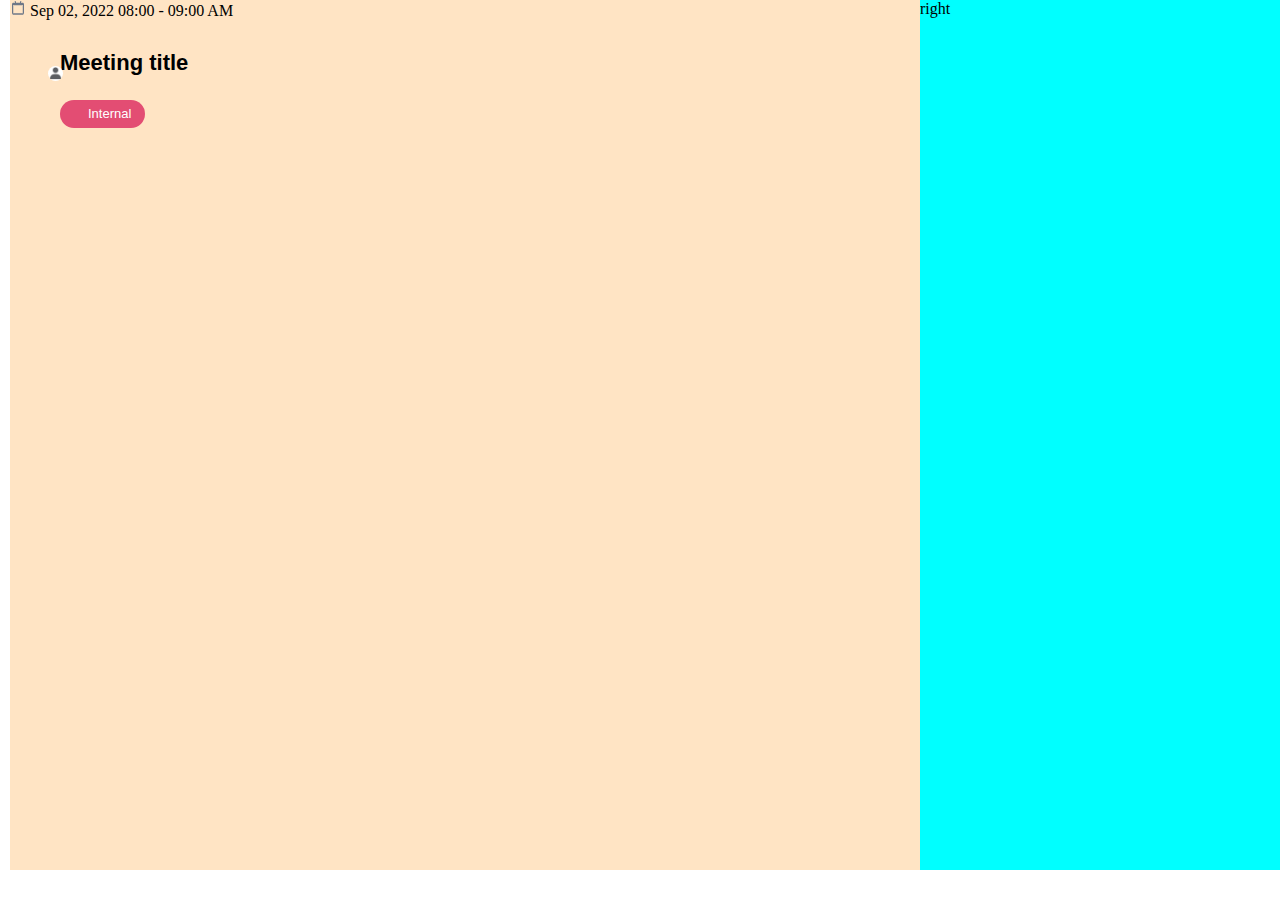
==== index.html @ 8d2cbc21 "Update Website LiveStream" ====
<!DOCTYPE html>
<html lang="en">

<head>
    <meta charset="UTF-8">
    <meta http-equiv="X-UA-Compatible" content="IE=edge">
    <meta name="viewport" content="width=device-width, initial-scale=1.0">
    <link rel="stylesheet" href="css/style.css">
    <title>Document</title>


</head>

<body>
    <div id="wrapper">
        <div id="container">
            <div id="left">
                <div id="left_above">
                    <img class="item" src="img/logo.png" alt="">
                    <img class="item" src="img/home.png" alt="">
                    <img class="item" src="img/chatting.png" alt="">
                    <img class="item" src="img/calender.png" alt="">
                    <img class="item" src="img/cam.png" alt="">
                    <img class="item" src="img/user.png" alt="">
                </div>

                <div id="below">
                    <img src="img/avatar.png" width="44" alt="">
                    <img id="setting" src="img/setting.png" width="44" alt="">
                </div>
            </div>
            <div id="center">
                <span>Meeting title</span>
                <div class="center-1">Internal
                    <img src="/img/user.png" alt="">
                </div>
                <div class="center-2"><img src="/img/calender_small.png" alt="">
                    <span>Sep 02, 2022</span>
                    <span>08:00 - 09:00 AM</span>
                </div>
            </div>
            <div id="right">right</div>

        </div>


    </div>

</body>

</html>
---- css/style.css ----
* {
    margin: 0;
    padding: 0;
    box-sizing: border-box;
}

#wrapper {
    display: flex;
    justify-content: center;
}

#container {
    display: flex;
    justify-content: space-between;
    width: 1440px;
}

#center {
    position: relative;
    width: 910px;
    background-color: bisque;
}

#right {
    width: 440px;
    background-color: aqua;
}

#left {
    width: 90px;
    height: 870px;
    display: flex;
    flex-direction: column;
    justify-content: space-between;
}

#left_above {
    width: 100%;
    display: flex;
    flex-direction: column;
    align-items: center;
}

#below {
    display: flex;
    flex-direction: column;
    align-items: center;
    justify-content: center;
}

.item {
    margin-top: 50px;
}

.item :first-child {
    width: 10px;
}

#setting {
    margin-top: 36px;
}

#center span:first-child {
    position: absolute;
    margin-top: 50px;
    font-size: 22px;
    font-family: Arial, Helvetica, sans-serif;
    font-weight: 600;
    opacity: 2;
    margin-left: 50px;
}

.center-1 {
    position: absolute;
    background-color: #E34D73;
    width: 85px;
    height: 28px;
    margin-top: 100px;
    margin-left: 50px;
    text-align: center;
    padding: 6px 28px;
    border-radius: 20px;
    color: #ffffff;
    font-weight: 100;
    font-size: 13px;
    font-family: Arial, Helvetica, sans-serif;
}

.center-1 img {
    position: absolute;
    margin-left: -55px;
    margin-top: -55px;
    width: 15px;
    height: 15px;
    border-radius: 30px;
    background-color: #ffffff;
}
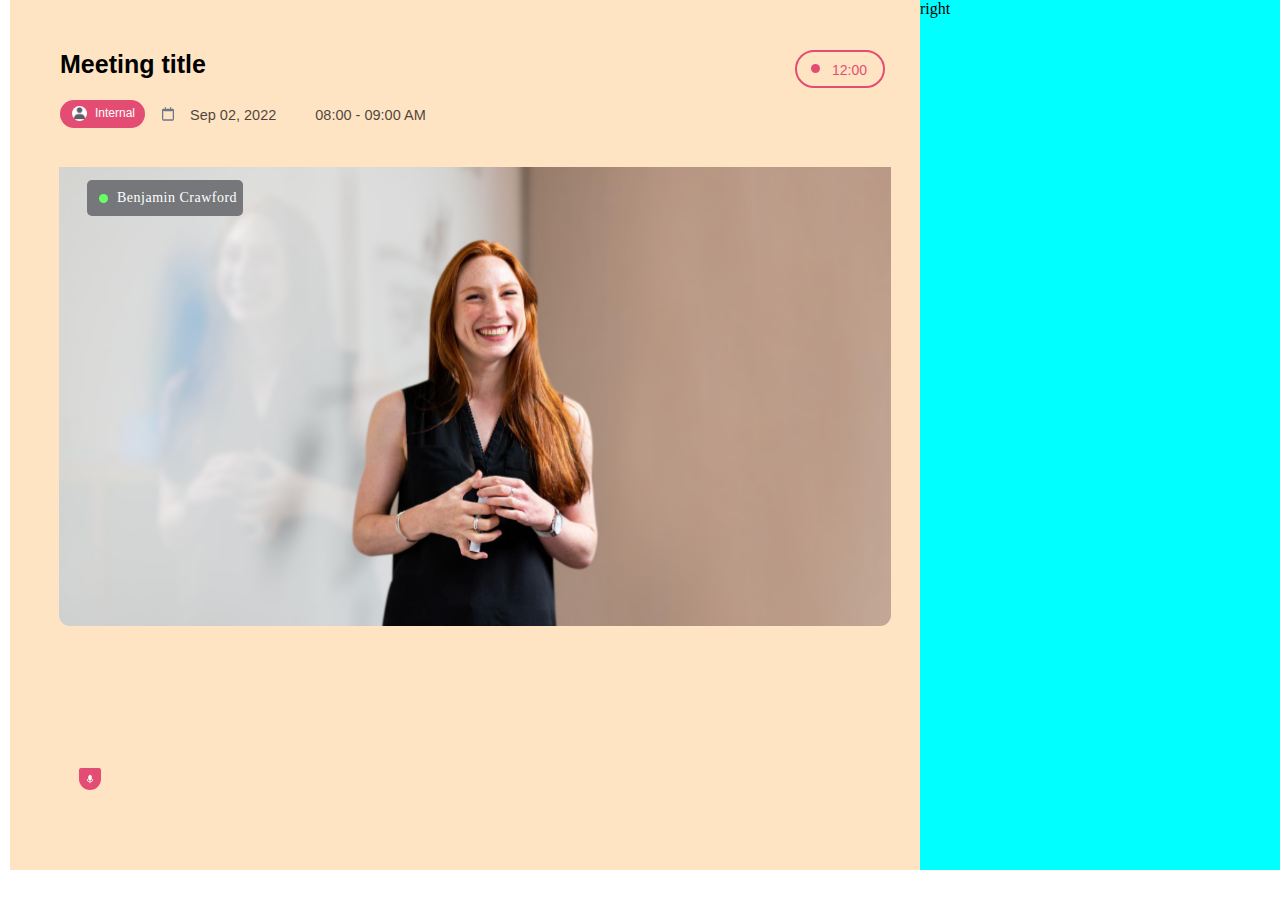
==== commit b36f8ed5: "Update ảnh center website" ====
--- a/index.html
+++ b/index.html
@@ -6,7 +6,7 @@
     <meta http-equiv="X-UA-Compatible" content="IE=edge">
     <meta name="viewport" content="width=device-width, initial-scale=1.0">
     <link rel="stylesheet" href="css/style.css">
-    <title>Document</title>
+    <title>Meeting LiveStream</title>
 
 
 </head>
@@ -16,7 +16,7 @@
         <div id="container">
             <div id="left">
                 <div id="left_above">
-                    <img class="item" src="img/logo.png" alt="">
+                    <img class="item1" src="img/logo.png" alt="">
                     <img class="item" src="img/home.png" alt="">
                     <img class="item" src="img/chatting.png" alt="">
                     <img class="item" src="img/calender.png" alt="">
@@ -30,13 +30,34 @@
                 </div>
             </div>
             <div id="center">
-                <span>Meeting title</span>
-                <div class="center-1">Internal
+                <div class="title">
+                    <span>Meeting title</span>
+                    <div class="center-0">
+                        <div class="cham_do"></div>
+                        <p>12:00</p>
+                    </div>
+                </div>
+
+                <div class="center-1">
+                    <span>Internal</span>
                     <img src="/img/user.png" alt="">
                 </div>
-                <div class="center-2"><img src="/img/calender_small.png" alt="">
+                <div class="center-2">
+                    <img src="/img/calender_small.png" alt="">
+                </div>
+                <div class="center-3">
                     <span>Sep 02, 2022</span>
                     <span>08:00 - 09:00 AM</span>
+                </div>
+                <div class="people-live">
+                    <div class="img-giua">
+                        <img src="img/img_big.png" alt="">
+                        <div class="user-name">Benjamin Crawford</div>
+                        <div class="cham_xanh"></div>
+                        <div class="mic">
+                            <img src="img/mic_color.png" alt="">
+                        </div>
+                    </div>
                 </div>
             </div>
             <div id="right">right</div>
--- a/css/style.css
+++ b/css/style.css
@@ -52,22 +52,60 @@
     margin-top: 50px;
 }
 
-.item :first-child {
-    width: 10px;
+.item1 {
+    margin-top: 35px;
+    width: 50px;
 }
 
 #setting {
     margin-top: 36px;
 }
 
-#center span:first-child {
-    position: absolute;
+#center {
+    position: relative;
+    display: flex;
+    flex-direction: column;
+
+}
+
+.title {
+    position: relative;
+    display: flex;
+    justify-content: space-between;
+}
+
+.title span {
     margin-top: 50px;
-    font-size: 22px;
+    font-size: 25px;
     font-family: Arial, Helvetica, sans-serif;
     font-weight: 600;
     opacity: 2;
     margin-left: 50px;
+}
+
+.title p {
+    margin-top: 50px;
+    width: 90px;
+    height: 38px;
+    font-size: 14px;
+    font-family: Arial, Helvetica, sans-serif;
+    font-weight: 200;
+    opacity: 2;
+    margin-right: 35px;
+    color: #E34D73;
+    border: 2px solid #E34D73;
+    padding: 10px 10px 10px 35px;
+    border-radius: 20px;
+}
+
+.cham_do {
+    position: absolute;
+    width: 9px;
+    height: 9px;
+    border-radius: 50%;
+    background-color: #E34D73;
+    top: 73%;
+    right: 100px;
 }
 
 .center-1 {
@@ -78,20 +116,87 @@
     margin-top: 100px;
     margin-left: 50px;
     text-align: center;
-    padding: 6px 28px;
+    padding: 6px 35px;
     border-radius: 20px;
     color: #ffffff;
     font-weight: 100;
-    font-size: 13px;
-    font-family: Arial, Helvetica, sans-serif;
+    font-size: 12px;
+    font-family: Arial, Helvetica, sans-serif;
+
 }
 
 .center-1 img {
     position: absolute;
-    margin-left: -55px;
-    margin-top: -55px;
+    margin-left: -31px;
+    margin-top: -14px;
     width: 15px;
     height: 15px;
     border-radius: 30px;
     background-color: #ffffff;
+}
+
+.center-2 {
+    position: absolute;
+    margin-left: 150px;
+    margin-top: 106px;
+}
+
+.center-3 {
+    position: absolute;
+    margin-left: 150px;
+    margin-top: 106px;
+}
+
+
+.center-3 span {
+    margin-left: 30px;
+    font-family: Arial, Helvetica, sans-serif;
+    opacity: 0.7;
+    font-size: 14.5px;
+}
+
+.center-3 span:nth-child(2) {
+    margin-left: 35px;
+}
+
+.people-live img {
+    margin-top: 40px;
+    margin-left: 10px;
+    width: 100%;
+    height: 100%;
+    object-fit: cover;
+    padding: 39px;
+    border-radius: 0 0 50px 50px;
+}
+
+.cham_xanh {
+    position: absolute;
+    width: 9px;
+    height: 9px;
+    border-radius: 50%;
+    background-color: rgb(102, 255, 102);
+    top: 22.3%;
+    left: 89px;
+}
+
+.mic img {
+    position: relative;
+    width: 100px;
+    height: 100px;
+    object-fit: cover;
+    top: 20px;
+    left: 20px;
+}
+
+.user-name {
+    padding: 10px 6px 10px 30px;
+    background-color: #76777A;
+    color: #fff;
+    display: inline-block;
+    position: absolute;
+    top: 180px;
+    left: 77px;
+    border-radius: 5px;
+    font-size: 14px;
+    letter-spacing: 0.5px;
 }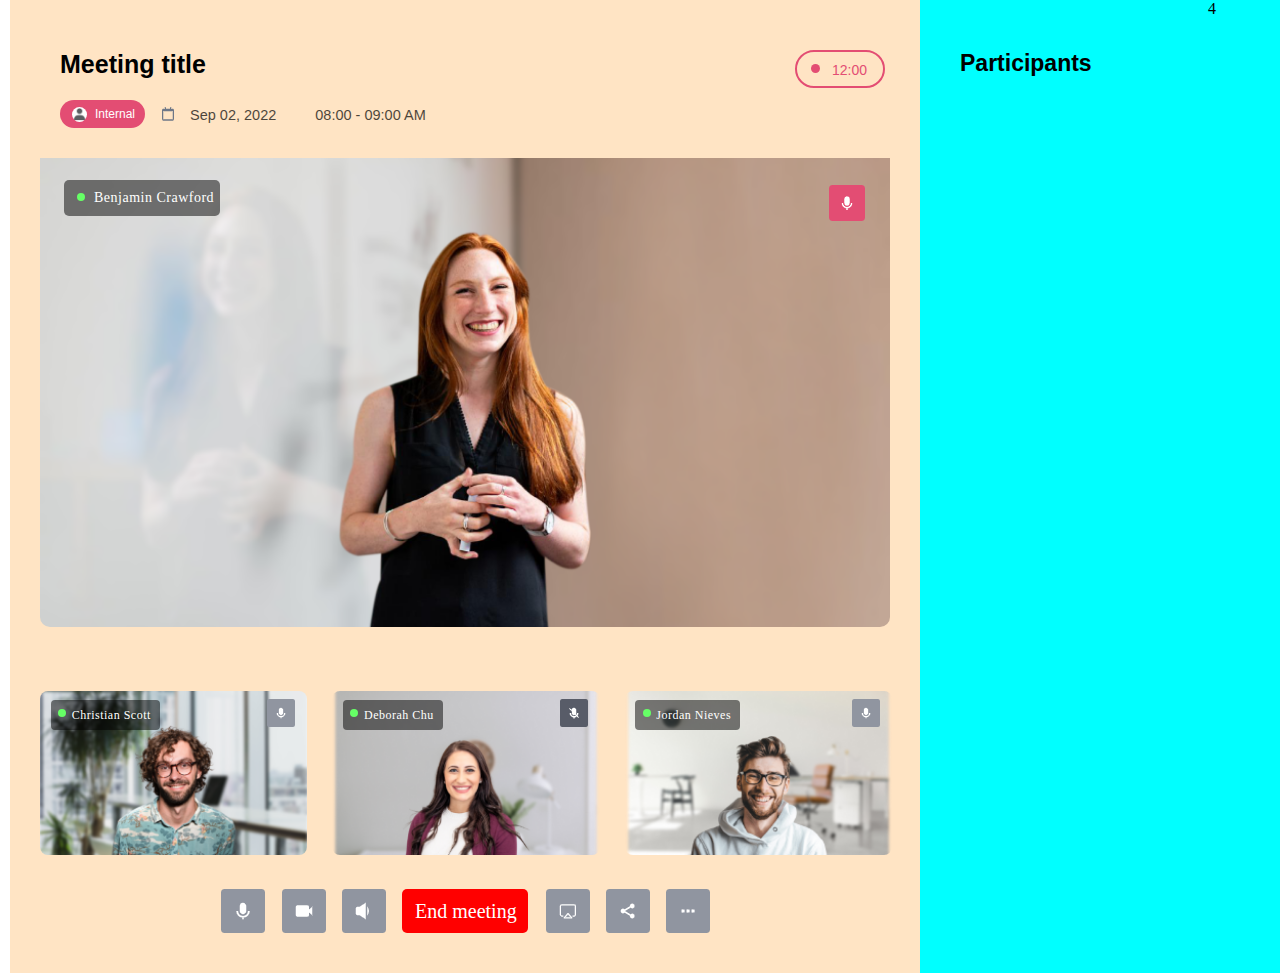
==== commit c5dc02bc: "update center website" ====
--- a/index.html
+++ b/index.html
@@ -52,15 +52,74 @@
                 <div class="people-live">
                     <div class="img-giua">
                         <img src="img/img_big.png" alt="">
+                    </div>
+                </div>
+                <div class="thong-tin">
+                    <div class="thongtin-1">
                         <div class="user-name">Benjamin Crawford</div>
                         <div class="cham_xanh"></div>
-                        <div class="mic">
-                            <img src="img/mic_color.png" alt="">
+                    </div>
+                    <div class="mic">
+                        <img src="img/mic_color.png" alt="">
+                    </div>
+                </div>
+                <div class="participants">
+                    <div class="participant">
+                        <div class="img-part"><img src="img/img2.png" alt=""></div>
+                        <div class="thong-tin2">
+                            <div class="user-name-1">Christian Scott</div>
+                            <div class="cham-1"></div>
+                        </div>
+                        <div class="mic-1">
+                            <img width="28px" height="28px" src="img/mic_grey_color.png" alt="">
                         </div>
                     </div>
+                    <div class="participant">
+                        <div class="img-part"><img src="img/img1.png" alt=""></div>
+                        <div class="thong-tin2">
+                            <div class="user-name-1">Deborah Chu</div>
+                            <div class="cham-1"></div>
+                        </div>
+                        <div class="mic-1">
+                            <img width="28px" height="28px" src="img/mic_gach.png" alt="">
+                        </div>
+                    </div>
+                    <div class="participant">
+                        <div class="img-part"><img src="img/img.png" alt=""></div>
+                        <div class="thong-tin2">
+                            <div class="user-name-1">Jordan Nieves</div>
+                            <div class="cham-1"></div>
+                        </div>
+                        <div class="mic-1">
+                            <img width="28px" height="28px" src="img/mic_grey_color.png" alt="">
+                        </div>
+                    </div>
+
                 </div>
+                <div class="center-end">
+                    <div class="img-mic"><img src="img/mic_grey_color.png" alt=""></div>
+                    <div class="img-cam"><img src="img/cam_color.png" alt=""></div>
+                    <div class="img-loa"><img src="img/speaker_grey_color.png" alt=""></div>
+                    <div class="btn-red">End meeting</div>
+                    <div class="img-share"><img src="img/Button 2179.png" alt=""></div>
+                    <div class="img-share"><img src="img/share.png" alt=""></div>
+                    <div class="img-selector"><img src="img/3cham.png" alt=""></div>
+                    <br><br>
+                </div>
+
             </div>
-            <div id="right">right</div>
+            <div id="right">
+                <div class="par-right">
+                    <span>Participants</span>
+                    <p>4</p>
+                    <div class="btn-add">
+                        <p>+</p>
+                        <p>Add</p>
+                    </div>
+
+                </div>
+
+            </div>
 
         </div>
 
--- a/css/style.css
+++ b/css/style.css
@@ -12,7 +12,7 @@
 #container {
     display: flex;
     justify-content: space-between;
-    width: 1440px;
+    /* width: 1440px; */
 }
 
 #center {
@@ -116,7 +116,7 @@
     margin-top: 100px;
     margin-left: 50px;
     text-align: center;
-    padding: 6px 35px;
+    padding: 7px 35px;
     border-radius: 20px;
     color: #ffffff;
     font-weight: 100;
@@ -161,42 +161,132 @@
 
 .people-live img {
     margin-top: 40px;
-    margin-left: 10px;
+    /* margin-left: 10px; */
     width: 100%;
     height: 100%;
     object-fit: cover;
-    padding: 39px;
-    border-radius: 0 0 50px 50px;
+    padding: 30px;
+    border-radius: 0 0 40px 40px;
 }
 
 .cham_xanh {
-    position: absolute;
-    width: 9px;
-    height: 9px;
+    display: flex;
+    justify-content: space-around;
+    position: absolute;
+    width: 8px;
+    height: 8px;
     border-radius: 50%;
     background-color: rgb(102, 255, 102);
-    top: 22.3%;
-    left: 89px;
+    margin-top: -51.4%;
+    margin-left: 7.4%;
+}
+
+.img {
+    position: relative;
 }
 
 .mic img {
-    position: relative;
-    width: 100px;
-    height: 100px;
+    position: absolute;
     object-fit: cover;
-    top: 20px;
-    left: 20px;
+    top: 19%;
+    right: 55px;
 }
 
 .user-name {
+    display: flex;
     padding: 10px 6px 10px 30px;
-    background-color: #76777A;
-    color: #fff;
-    display: inline-block;
+    background-color: rgba(0, 0, 0, 0.5);
+    color: #ffffff;
     position: absolute;
     top: 180px;
-    left: 77px;
+    left: 54px;
     border-radius: 5px;
     font-size: 14px;
     letter-spacing: 0.5px;
+}
+
+.thong-tin {
+    display: flex;
+    justify-content: space-between;
+}
+
+.participants {
+    display: grid;
+    grid-template-columns: 267.3px 267.3px 267.3px;
+    grid-column-gap: 25px;
+    padding: 30px;
+    position: relative;
+}
+
+.user-name-1 {
+    padding: 8px 9px 7px 21px;
+    background-color: rgba(0, 0, 0, 0.5);
+    color: #ffffff;
+    margin-top: -59.5%;
+    margin-left: 4%;
+    position: absolute;
+    border-radius: 4px;
+    font-size: 12px;
+    letter-spacing: 0.5px;
+    opacity: 1.5;
+}
+
+.cham-1 {
+    position: absolute;
+    width: 8px;
+    height: 8px;
+    margin-left: 6.8%;
+    margin-top: -56%;
+    border-radius: 50%;
+    background-color: rgb(102, 255, 102);
+}
+
+.img-part img {
+    width: 100%;
+    height: 100%;
+    object-fit: cover;
+    border-radius: 8px;
+
+}
+
+.participant {
+    position: relative;
+}
+
+.mic-1 img {
+    position: absolute;
+    right: 12px;
+    top: 5%;
+}
+
+.center-end {
+    display: grid;
+    grid-template-columns: 42.2px 42.2px 42.2px 126px 42.2px 42.2px 42.2px;
+    grid-column-gap: 18px;
+    justify-content: center;
+}
+
+.btn-red {
+    width: 126px;
+    height: 44px;
+    color: #ffffff;
+    background-color: red;
+    font-size: 20px;
+    padding: 11px 9px 11px 13px;
+    border-radius: 5px;
+}
+
+.par-right {
+    display: flex;
+    justify-content: space-between;
+    position: relative;
+}
+
+.par-right span {
+    margin-top: 50px;
+    font-size: 23px;
+    font-family: Arial, Helvetica, sans-serif;
+    font-weight: 600;
+    opacity: 2;
+    margin-left: 40px;
 }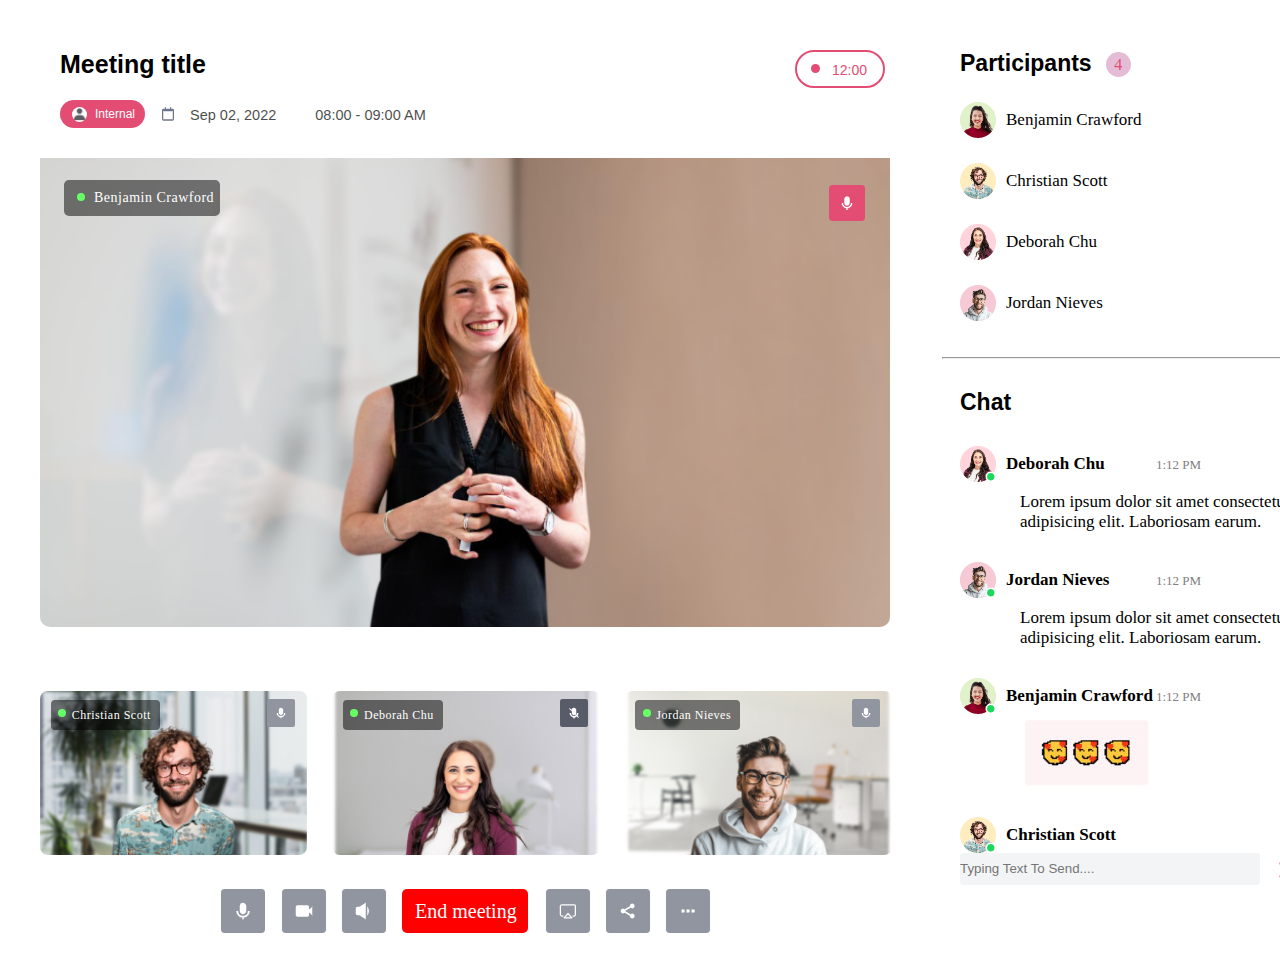
==== commit 6e5a49d5: "Hoàn thành Website Live Meeting" ====
--- a/index.html
+++ b/index.html
@@ -6,6 +6,9 @@
     <meta http-equiv="X-UA-Compatible" content="IE=edge">
     <meta name="viewport" content="width=device-width, initial-scale=1.0">
     <link rel="stylesheet" href="css/style.css">
+    <link rel="stylesheet" href="https://cdnjs.cloudflare.com/ajax/libs/font-awesome/6.3.0/css/all.min.css"
+        integrity="sha512-SzlrxWUlpfuzQ+pcUCosxcglQRNAq/DZjVsC0lE40xsADsfeQoEypE+enwcOiGjk/bSuGGKHEyjSoQ1zVisanQ=="
+        crossorigin="anonymous" referrerpolicy="no-referrer" />
     <title>Meeting LiveStream</title>
 
 
@@ -111,14 +114,112 @@
             <div id="right">
                 <div class="par-right">
                     <span>Participants</span>
-                    <p>4</p>
+                    <div class="count-part">4</div>
                     <div class="btn-add">
-                        <p>+</p>
-                        <p>Add</p>
-                    </div>
-
-                </div>
-
+                        <div class="add">
+                            <i class="fa-solid fa-plus icon2"></i>
+                        </div>
+                        <div class="add-text">
+                            <p>Add</p>
+                        </div>
+
+                    </div>
+
+                </div>
+                <div class="infor-part">
+                    <div class="infor-part-left">
+                        <img src="img/avatar 1322.png" alt="">
+                        <span class="username-part">Benjamin Crawford</span>
+                    </div>
+                    <div class="infor-part-right">
+                        <img src="img/mic1.png" alt="">
+                        <img src="img/cam_small.png" alt="">
+                        <img src="img/3cham_ngang.png" alt="">
+                    </div>
+                </div>
+                <div class="infor-part">
+                    <div class="infor-part-left">
+                        <img src="img/avatar 1323.png" alt="">
+                        <span class="username-part">Christian Scott</span>
+                    </div>
+                    <div class="infor-part-right">
+                        <img src="img/mic1.png" alt="">
+                        <img src="img/cam_small.png" alt="">
+                        <img src="img/3cham_ngang.png" alt="">
+                    </div>
+                </div>
+                <div class="infor-part">
+                    <div class="infor-part-left">
+                        <img src="img/avatar 1324.png" alt="">
+                        <span class="username-part">Deborah Chu</span>
+                    </div>
+                    <div class="infor-part-right">
+                        <img src="img/mic2.png" alt="">
+                        <img src="img/cam_small.png" alt="">
+                        <img src="img/3cham_ngang.png" alt="">
+                    </div>
+                </div>
+                <div class="infor-part">
+                    <div class="infor-part-left">
+                        <img src="img/avatar 1325.png" alt="">
+                        <span class="username-part">Jordan Nieves</span>
+                    </div>
+                    <div class="infor-part-right">
+                        <img src="img/mic1.png" alt="">
+                        <img src="img/cam_small.png" alt="">
+                        <img src="img/3cham_ngang.png" alt="">
+                    </div>
+                </div>
+                <br><br>
+                <hr>
+                <div class="chat-title">Chat</div>
+                <div class="chat">
+                    <div class="chat-info-part">
+                        <img src="img/avatar 1326.png" alt="">
+                        <span class="username-part" style="width: 150px; font-weight: bold;">Deborah Chu</span>
+                        <span style="width: 60px; color: grey;">1:12 PM</span>
+                    </div>
+                    <div class="chat-content">
+                        <span class="text">Lorem ipsum dolor sit amet consectetur adipisicing elit. Laboriosam
+                            earum.</span>
+                    </div>
+                </div>
+                <div class="chat">
+                    <div class="chat-info-part">
+                        <img src="img/avatar 1327.png" alt="">
+                        <span class="username-part" style="width: 150px; font-weight: bold;">Jordan Nieves</span>
+                        <span style="width: 60px; color: grey;">1:12 PM</span>
+                    </div>
+                    <div class="chat-content">
+                        <span class="text">Lorem ipsum dolor sit amet consectetur adipisicing elit. Laboriosam
+                            earum.</span>
+                    </div>
+                </div>
+                <div class="chat">
+                    <div class="chat-info-part">
+                        <img src="img/avatar 1328.png" alt="">
+                        <span class="username-part" style="width: 150px; font-weight: bold;">Benjamin Crawford</span>
+                        <span style="width: 60px; color: grey; ">1:12 PM</span>
+                    </div>
+                    <div class="chat-content">
+                        <div class="text">
+                            <img src="img/3 icon.jpg" alt="">
+                        </div>
+
+                    </div>
+                </div>
+                <div class="chat">
+                    <div class="chat-info-part">
+                        <img src="img/avatar 1329.png" alt="">
+                        <span class="username-part" style="width: 150px; font-weight: bold;">Christian Scott</span>
+                        <span></span>
+                    </div>
+                    <div class="chat-content">
+                        <input type="input" placeholder="Typing Text To Send....">
+                        <i class="fa-solid fa-face-smile fa-shake icon-smile"></i>
+                        <img src="img/send.png" alt="">
+                    </div>
+                </div>
             </div>
 
         </div>
--- a/css/style.css
+++ b/css/style.css
@@ -18,12 +18,12 @@
 #center {
     position: relative;
     width: 910px;
-    background-color: bisque;
+    /* background-color: bisque; */
 }
 
 #right {
     width: 440px;
-    background-color: aqua;
+    /* background-color: aqua; */
 }
 
 #left {
@@ -289,4 +289,127 @@
     font-weight: 600;
     opacity: 2;
     margin-left: 40px;
+}
+
+.count-part {
+    position: absolute;
+    top: 68%;
+    right: 52%;
+    color: #E34D73;
+    width: 25px;
+    height: 25px;
+    border-radius: 50px;
+    background-color: rgb(228, 188, 214);
+    padding: 4px 9px 0px 8px;
+    text-align: center;
+}
+
+
+.btn-add {
+    position: relative;
+    border: 2px solid #E34D73;
+    width: 72px;
+    height: 35px;
+    margin-top: 40px;
+    border-radius: 3px;
+    color: #E34D73;
+    font-size: 15px;
+    padding: 8px 6px 10px 27px;
+    text-align: center;
+    font-weight: 500;
+    font-family: Arial, Helvetica, sans-serif;
+}
+
+.icon2 {
+    position: absolute;
+    font-size: 14px;
+    margin-top: 2%;
+    right: 65%;
+}
+
+.infor-part {
+    display: flex;
+    justify-content: space-between;
+    align-items: center;
+    margin-top: 25px;
+    margin-left: 40px;
+}
+
+.infor-part-left {
+    display: flex;
+    align-items: center;
+    justify-content: center;
+}
+
+.username-part {
+    margin-left: 10px;
+    font-size: 17px;
+}
+
+hr {
+    width: 90%;
+    margin: 0 auto;
+    background-color: black;
+}
+
+.chat-title {
+    display: flex;
+    justify-content: space-between;
+    margin-left: 40px;
+    margin-top: 30px;
+    font-size: 23px;
+    font-family: Arial, Helvetica, sans-serif;
+    font-weight: 600;
+    opacity: 2;
+}
+
+.chat-info-part {
+    display: flex;
+    /* justify-content: center; */
+    margin-left: 40px;
+    align-items: center;
+    margin-top: 30px;
+}
+
+.text {
+    display: flex;
+    justify-content: center;
+    align-items: center;
+    margin-left: 100px;
+    margin-top: 10px;
+    font-size: 17px;
+}
+
+.chat-info-part span:last-child {
+    font-size: 13px;
+    margin-top: 2px;
+
+}
+
+.chat-content input {
+    display: flex;
+    position: relative;
+    width: 300px;
+    height: 32px;
+    background-color: #f3f4f6;
+    border: none;
+    padding-left: none;
+    margin-left: 40px;
+    border-radius: 3px;
+}
+
+.chat-content {
+    display: flex;
+    position: relative;
+}
+
+.icon-smile {
+    position: absolute;
+    top: 25%;
+    right: 111px;
+}
+
+.chat-content img {
+    margin-left: 5px;
+    margin-top: -4.5px;
 }